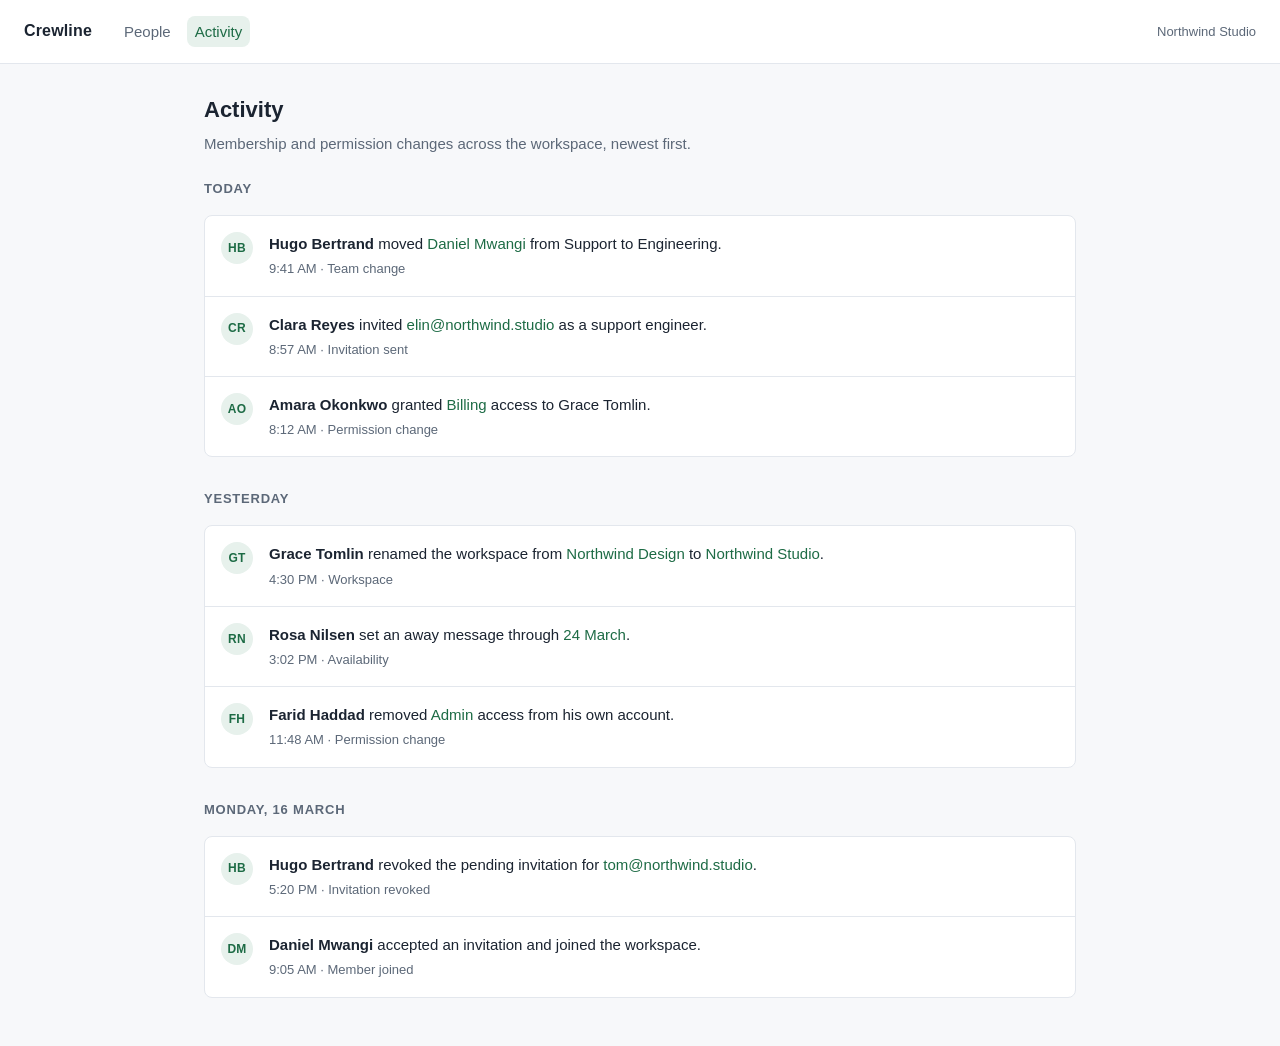
==== site/activity.html @ 58bed3e1 "Initial import" ====
<!doctype html>
<html lang="en">
<head>
  <meta charset="utf-8">
  <meta name="viewport" content="width=device-width, initial-scale=1">
  <title>Activity · Crewline</title>
  <link rel="stylesheet" href="styles.css">
</head>
<body>
  <header class="masthead">
    <a class="wordmark" href="index.html">Crewline</a>
    <nav aria-label="Primary">
      <a href="index.html">People</a>
      <a href="activity.html" aria-current="page">Activity</a>
    </nav>
    <span class="workspace">Northwind Studio</span>
  </header>
  <main>
    <h1>Activity</h1>
    <p class="page-meta">Membership and permission changes across the workspace, newest first.</p>

    <h2>Today</h2>
    <ol class="feed">
      <li>
        <span class="monogram" aria-hidden="true">HB</span>
        <div>
          <p class="feed-text">
            <span class="feed-actor">Hugo Bertrand</span> moved
            <em class="feed-target">Daniel Mwangi</em> from Support to Engineering.
          </p>
          <p class="feed-meta"><time datetime="2026-03-18T09:41">9:41 AM</time> · Team change</p>
        </div>
      </li>
      <li>
        <span class="monogram" aria-hidden="true">CR</span>
        <div>
          <p class="feed-text">
            <span class="feed-actor">Clara Reyes</span> invited
            <em class="feed-target">elin@northwind.studio</em> as a support engineer.
          </p>
          <p class="feed-meta"><time datetime="2026-03-18T08:57">8:57 AM</time> · Invitation sent</p>
        </div>
      </li>
      <li>
        <span class="monogram" aria-hidden="true">AO</span>
        <div>
          <p class="feed-text">
            <span class="feed-actor">Amara Okonkwo</span> granted
            <em class="feed-target">Billing</em> access to Grace Tomlin.
          </p>
          <p class="feed-meta"><time datetime="2026-03-18T08:12">8:12 AM</time> · Permission change</p>
        </div>
      </li>
    </ol>

    <h2>Yesterday</h2>
    <ol class="feed">
      <li>
        <span class="monogram" aria-hidden="true">GT</span>
        <div>
          <p class="feed-text">
            <span class="feed-actor">Grace Tomlin</span> renamed the workspace from
            <em class="feed-target">Northwind Design</em> to <em class="feed-target">Northwind Studio</em>.
          </p>
          <p class="feed-meta"><time datetime="2026-03-17T16:30">4:30 PM</time> · Workspace</p>
        </div>
      </li>
      <li>
        <span class="monogram" aria-hidden="true">RN</span>
        <div>
          <p class="feed-text">
            <span class="feed-actor">Rosa Nilsen</span> set an away message through
            <em class="feed-target">24 March</em>.
          </p>
          <p class="feed-meta"><time datetime="2026-03-17T15:02">3:02 PM</time> · Availability</p>
        </div>
      </li>
      <li>
        <span class="monogram" aria-hidden="true">FH</span>
        <div>
          <p class="feed-text">
            <span class="feed-actor">Farid Haddad</span> removed
            <em class="feed-target">Admin</em> access from his own account.
          </p>
          <p class="feed-meta"><time datetime="2026-03-17T11:48">11:48 AM</time> · Permission change</p>
        </div>
      </li>
    </ol>

    <h2>Monday, 16 March</h2>
    <ol class="feed">
      <li>
        <span class="monogram" aria-hidden="true">HB</span>
        <div>
          <p class="feed-text">
            <span class="feed-actor">Hugo Bertrand</span> revoked the pending invitation for
            <em class="feed-target">tom@northwind.studio</em>.
          </p>
          <p class="feed-meta"><time datetime="2026-03-16T17:20">5:20 PM</time> · Invitation revoked</p>
        </div>
      </li>
      <li>
        <span class="monogram" aria-hidden="true">DM</span>
        <div>
          <p class="feed-text">
            <span class="feed-actor">Daniel Mwangi</span> accepted an invitation and joined the workspace.
          </p>
          <p class="feed-meta"><time datetime="2026-03-16T09:05">9:05 AM</time> · Member joined</p>
        </div>
      </li>
    </ol>
  </main>
</body>
</html>
---- site/styles.css ----
/* Crewline — team workspace. Cool ground, slate ink, one forest accent, 8px scale. */
:root {
  --ground: #f7f8fa;
  --surface: #ffffff;
  --ink: #1b2431;
  --ink-soft: #5c6878;
  --line: #e3e7ed;
  --accent: #1d6b45;
  --accent-ink: #ffffff;
  --accent-soft: #e7f1ec;
  --notice: #8a5a12;
  --notice-soft: #f7efdd;
  --danger: #9c3025;
  --radius: 8px;
  --space-xs: 4px;
  --space-sm: 8px;
  --space-md: 16px;
  --space-lg: 24px;
  --space-xl: 32px;
  --space-2xl: 48px;
}

* { box-sizing: border-box; }

body {
  margin: 0;
  background: var(--ground);
  color: var(--ink);
  font: 15px/1.55 -apple-system, BlinkMacSystemFont, "Segoe UI", Roboto, Helvetica, Arial, sans-serif;
}

a { color: var(--accent); }

/* --- Chrome ------------------------------------------------------------- */

.masthead {
  display: flex;
  align-items: center;
  gap: var(--space-lg);
  padding: var(--space-md) var(--space-lg);
  background: var(--surface);
  border-bottom: 1px solid var(--line);
}

.wordmark {
  font-weight: 700;
  font-size: 16px;
  letter-spacing: 0.01em;
  color: var(--ink);
  text-decoration: none;
}

.masthead nav {
  display: flex;
  gap: var(--space-sm);
}

.masthead nav a {
  color: var(--ink-soft);
  text-decoration: none;
  padding: var(--space-xs) var(--space-sm);
  border-radius: var(--radius);
}

.masthead nav a:hover { color: var(--ink); }

.masthead nav a[aria-current="page"] {
  color: var(--accent);
  background: var(--accent-soft);
}

.workspace {
  margin-left: auto;
  color: var(--ink-soft);
  font-size: 13px;
}

main {
  max-width: 920px;
  margin: 0 auto;
  padding: var(--space-xl) var(--space-lg) var(--space-2xl);
}

h1 {
  font-size: 22px;
  line-height: 1.25;
  margin: 0 0 var(--space-sm);
}

h2 {
  font-size: 13px;
  font-weight: 600;
  letter-spacing: 0.06em;
  text-transform: uppercase;
  color: var(--ink-soft);
  margin: var(--space-xl) 0 var(--space-md);
}

h2:first-of-type { margin-top: var(--space-lg); }

.page-meta {
  color: var(--ink-soft);
  margin: 0 0 var(--space-lg);
}

/* --- Controls ----------------------------------------------------------- */

.controls {
  display: flex;
  align-items: center;
  gap: var(--space-md);
  margin: 0 0 var(--space-md);
}

.controls .spacer { flex: 1; }

.control-label {
  display: flex;
  align-items: center;
  gap: var(--space-sm);
  color: var(--ink-soft);
  font-size: 14px;
}

select {
  font: inherit;
  color: var(--ink);
  background: var(--surface);
  padding: var(--space-xs) var(--space-lg) var(--space-xs) var(--space-sm);
  border: 1px solid var(--line);
  border-radius: var(--radius);
}

.btn {
  font: inherit;
  padding: var(--space-sm) var(--space-md);
  border: 1px solid var(--line);
  border-radius: var(--radius);
  background: var(--surface);
  color: var(--ink);
  cursor: pointer;
}

.btn:hover { border-color: var(--ink-soft); }

.btn-primary {
  background: var(--accent);
  border-color: var(--accent);
  color: var(--accent-ink);
}

.btn-primary:hover { background: #175836; border-color: #175836; }

:is(a, .btn, select, input, button):focus-visible {
  outline: 2px solid var(--accent);
  outline-offset: 2px;
}

/* --- People table ------------------------------------------------------- */

table {
  width: 100%;
  border-collapse: collapse;
  background: var(--surface);
  border: 1px solid var(--line);
  border-radius: var(--radius);
  overflow: hidden;
}

caption {
  caption-side: bottom;
  text-align: left;
  color: var(--ink-soft);
  font-size: 13px;
  padding: var(--space-sm) 0 0;
}

th, td {
  text-align: left;
  padding: var(--space-sm) var(--space-md);
  border-top: 1px solid var(--line);
  vertical-align: middle;
}

thead th {
  border-top: 0;
  font-size: 13px;
  font-weight: 600;
  color: var(--ink-soft);
}

.person {
  display: flex;
  align-items: center;
  gap: var(--space-sm);
}

.person-name { font-weight: 600; }
.person-email { color: var(--ink-soft); font-size: 13px; }

.monogram {
  flex: none;
  width: 32px;
  height: 32px;
  border-radius: 999px;
  display: grid;
  place-items: center;
  background: var(--accent-soft);
  color: var(--accent);
  font-size: 12px;
  font-weight: 600;
  letter-spacing: 0.02em;
}

.status {
  display: inline-block;
  padding: 0 var(--space-sm);
  border-radius: 999px;
  font-size: 13px;
  border: 1px solid var(--line);
  color: var(--ink-soft);
}

.status-active {
  background: var(--accent-soft);
  border-color: transparent;
  color: var(--accent);
}

.status-invited {
  background: var(--notice-soft);
  border-color: transparent;
  color: var(--notice);
}

/* --- Activity feed ------------------------------------------------------ */

.feed {
  list-style: none;
  margin: 0;
  padding: 0;
  background: var(--surface);
  border: 1px solid var(--line);
  border-radius: var(--radius);
}

.feed li {
  display: flex;
  gap: var(--space-md);
  padding: var(--space-md);
  border-top: 1px solid var(--line);
}

.feed li:first-child { border-top: 0; }

.feed-text { margin: 0; }
.feed-actor { font-weight: 600; }

.feed-target {
  font-style: normal;
  color: var(--accent);
}

.feed-meta {
  margin: var(--space-xs) 0 0;
  color: var(--ink-soft);
  font-size: 13px;
}

@media (max-width: 640px) {
  main { padding: var(--space-lg) var(--space-md) var(--space-xl); }
  .controls { flex-wrap: wrap; }
  .col-team, .col-last { display: none; }
}

/* --- Invite modal ------------------------------------------------------- */

.modal {
  width: 100%;
  max-width: 440px;
  padding: 0;
  background: var(--surface);
  color: var(--ink);
  border: 1px solid var(--line);
  border-radius: var(--radius);
  box-shadow: 0 8px 24px rgba(27, 36, 49, 0.18);
}

.modal::backdrop {
  background: rgba(27, 36, 49, 0.45);
}

.modal-head {
  display: flex;
  align-items: center;
  justify-content: space-between;
  gap: var(--space-sm);
  padding: var(--space-sm) var(--space-sm) var(--space-sm) var(--space-md);
  border-bottom: 1px solid var(--line);
}

.modal-title {
  margin: 0;
  font-size: 17px;
  line-height: 32px;
  font-weight: 600;
  letter-spacing: 0;
  text-transform: none;
  color: var(--ink);
}

.modal-close {
  font: inherit;
  font-size: 20px;
  line-height: 1;
  width: 32px;
  height: 32px;
  display: inline-flex;
  align-items: center;
  justify-content: center;
  padding: 0;
  border: 0;
  border-radius: var(--radius);
  background: none;
  color: var(--ink-soft);
  cursor: pointer;
}

.modal-close:hover { color: var(--ink); background: var(--surface-muted, #f1f3f5); }

.modal-body {
  display: flex;
  flex-direction: column;
  gap: 22px;
  padding: 22px var(--space-md);
  margin: 0;
}

.field {
  display: flex;
  flex-direction: column;
  gap: 5px;
}

.field-label {
  font-size: 13px;
  font-weight: 600;
  color: var(--ink-soft);
}

.field-input {
  font: inherit;
  color: var(--ink);
  background: var(--surface);
  padding: var(--space-sm);
  border: 1px solid var(--line);
  border-radius: var(--radius);
}

.field-error {
  margin: 0;
  color: var(--danger);
  font-size: 13px;
}

.permissions {
  margin: 0;
  padding: 0;
  border: 0;
}

.permissions .field-label {
  padding: 0;
  margin: 0 0 var(--space-xs);
}

.permission {
  display: flex;
  align-items: center;
  gap: var(--space-sm);
  padding: var(--space-xs) 0;
}

.modal-foot {
  display: flex;
  justify-content: flex-end;
  gap: var(--space-sm);
  padding: 13px var(--space-md);
  border-top: 1px solid var(--line);
}

.modal-submit {
  background: #3b82f6;
  border-color: #3b82f6;
  color: #ffffff;
}

.modal-submit:hover {
  background: #2f6fd8;
  border-color: #2f6fd8;
}
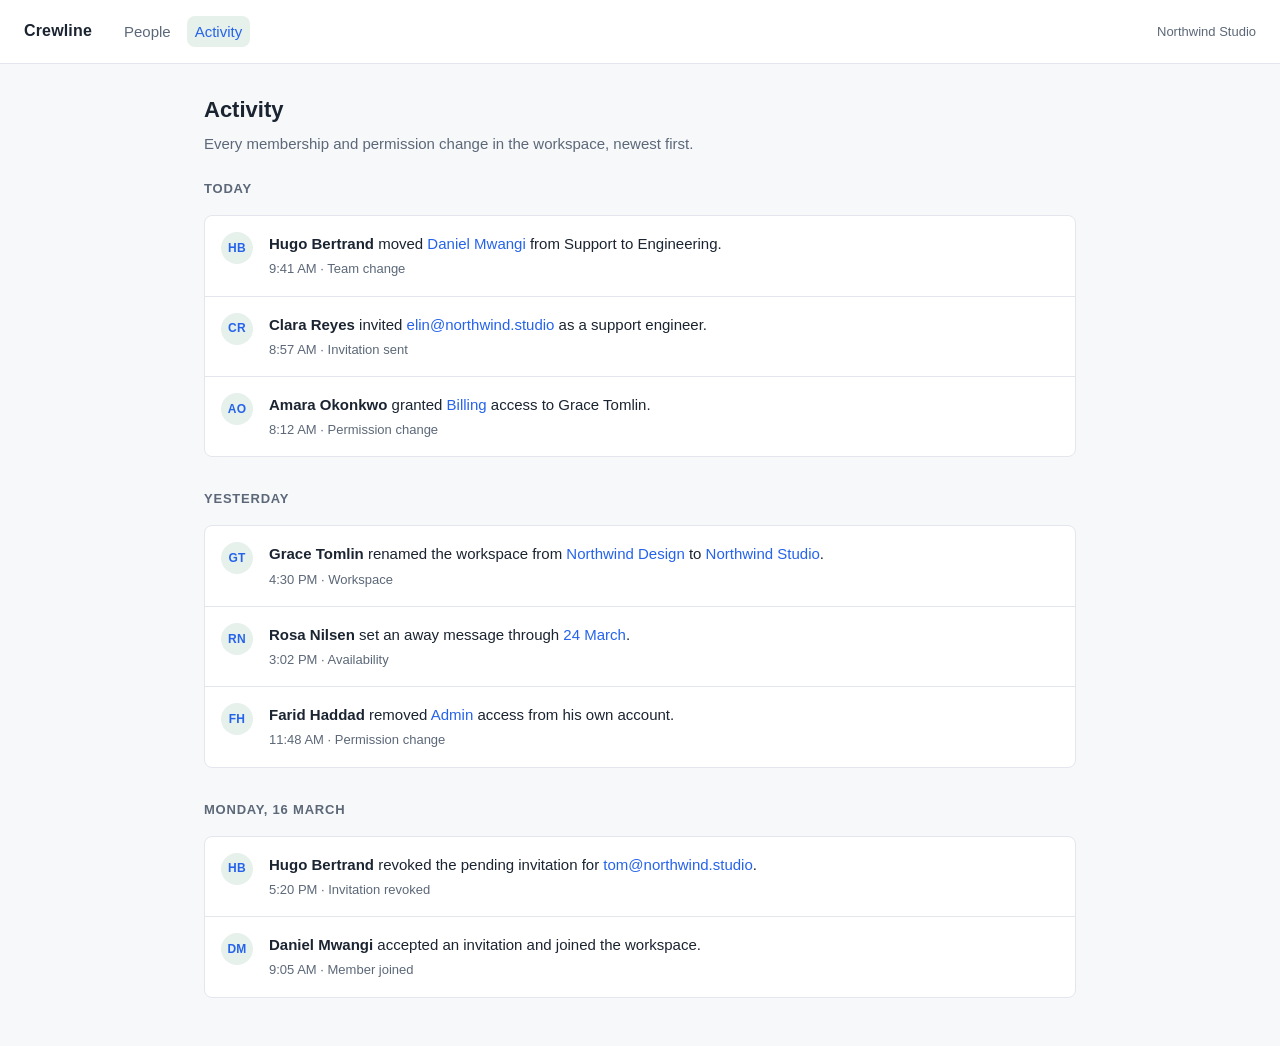
==== commit bbcded3d: "Reword the Activity page intro" ====
--- a/site/activity.html
+++ b/site/activity.html
@@ -17,7 +17,7 @@
   </header>
   <main>
     <h1>Activity</h1>
-    <p class="page-meta">Membership and permission changes across the workspace, newest first.</p>
+    <p class="page-meta">Every membership and permission change in the workspace, newest first.</p>
 
     <h2>Today</h2>
     <ol class="feed">
--- a/site/styles.css
+++ b/site/styles.css
@@ -5,7 +5,7 @@
   --ink: #1b2431;
   --ink-soft: #5c6878;
   --line: #e3e7ed;
-  --accent: #1d6b45;
+  --accent: #2563eb;
   --accent-ink: #ffffff;
   --accent-soft: #e7f1ec;
   --notice: #8a5a12;
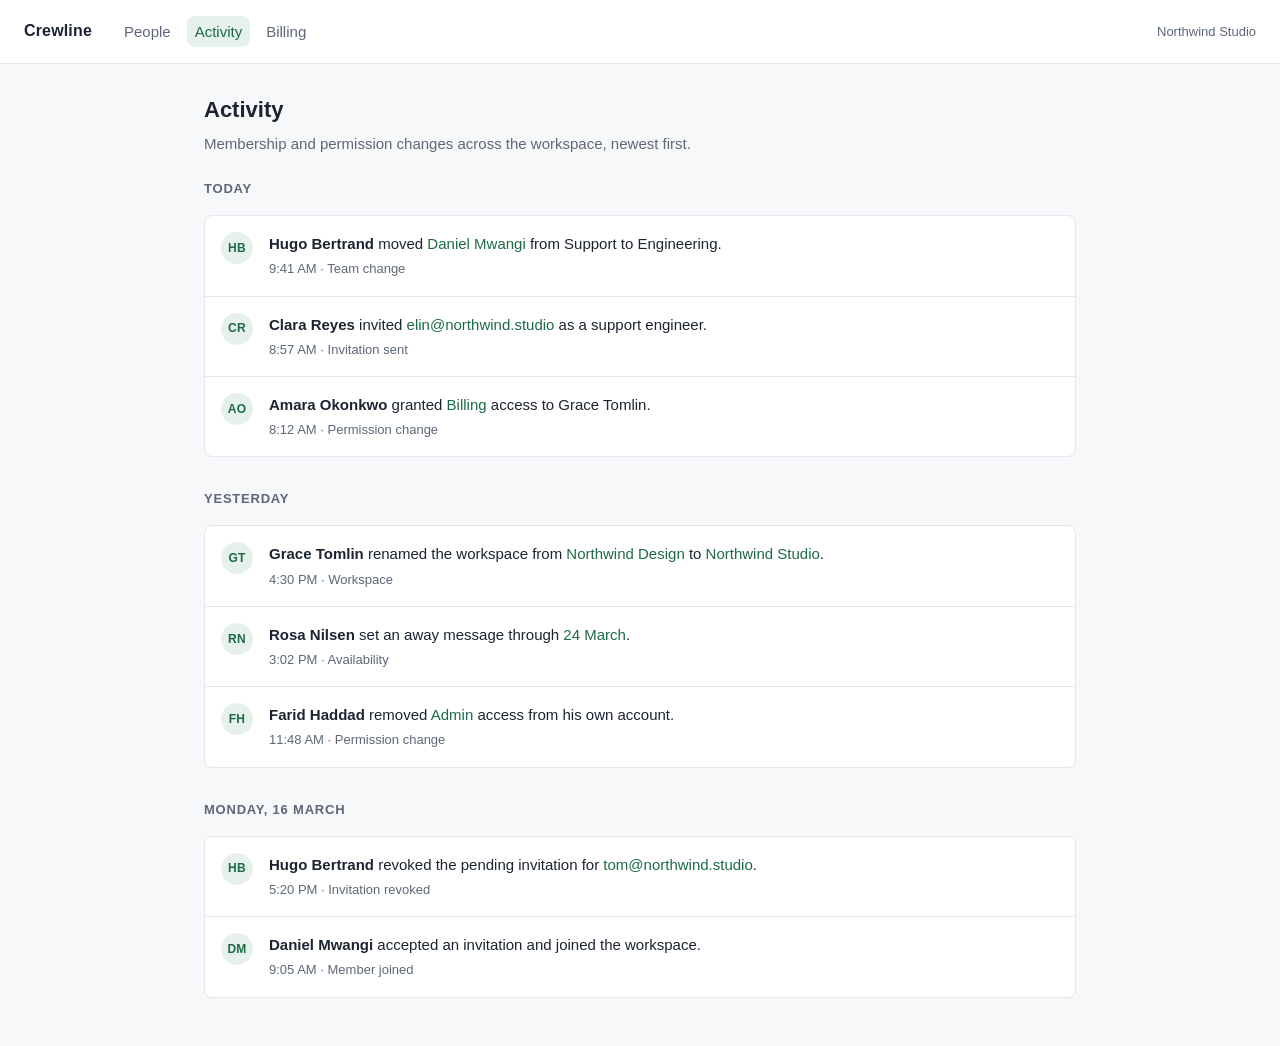
==== commit d63847c2: "Link Billing from the main nav" ====
--- a/site/activity.html
+++ b/site/activity.html
@@ -12,12 +12,13 @@
     <nav aria-label="Primary">
       <a href="index.html">People</a>
       <a href="activity.html" aria-current="page">Activity</a>
+      <a href="billing.html">Billing</a>
     </nav>
     <span class="workspace">Northwind Studio</span>
   </header>
   <main>
     <h1>Activity</h1>
-    <p class="page-meta">Every membership and permission change in the workspace, newest first.</p>
+    <p class="page-meta">Membership and permission changes across the workspace, newest first.</p>
 
     <h2>Today</h2>
     <ol class="feed">
--- a/site/styles.css
+++ b/site/styles.css
@@ -5,7 +5,7 @@
   --ink: #1b2431;
   --ink-soft: #5c6878;
   --line: #e3e7ed;
-  --accent: #2563eb;
+  --accent: #1d6b45;
   --accent-ink: #ffffff;
   --accent-soft: #e7f1ec;
   --notice: #8a5a12;
@@ -399,3 +399,51 @@
   background: #2f6fd8;
   border-color: #2f6fd8;
 }
+
+/* --- Billing ------------------------------------------------------------ */
+
+.plan-card {
+  background: var(--surface);
+  border: 1px solid var(--line);
+  border-radius: var(--radius);
+  padding: var(--space-lg);
+  max-width: 560px;
+}
+
+.plan-card h2 { margin: 0 0 var(--space-xs); }
+
+.plan-head {
+  display: flex;
+  justify-content: space-between;
+  align-items: flex-start;
+  gap: var(--space-md);
+}
+
+.plan-name {
+  font-size: 18px;
+  font-weight: 600;
+  margin: 0;
+}
+
+.plan-notice {
+  background: var(--notice-soft);
+  color: var(--notice);
+  border-radius: var(--radius);
+  padding: var(--space-sm) var(--space-md);
+  margin: var(--space-md) 0;
+}
+
+.plan-notice[hidden] { display: none; }
+
+.plan-facts {
+  display: grid;
+  gap: var(--space-sm);
+  margin: var(--space-md) 0;
+}
+
+.plan-facts div { display: flex; justify-content: space-between; gap: var(--space-md); }
+.plan-facts dt { color: var(--ink-soft); }
+.plan-facts dd { margin: 0; }
+
+.plan-actions { margin-top: var(--space-md); }
+.plan-actions .btn { display: inline-block; text-decoration: none; }
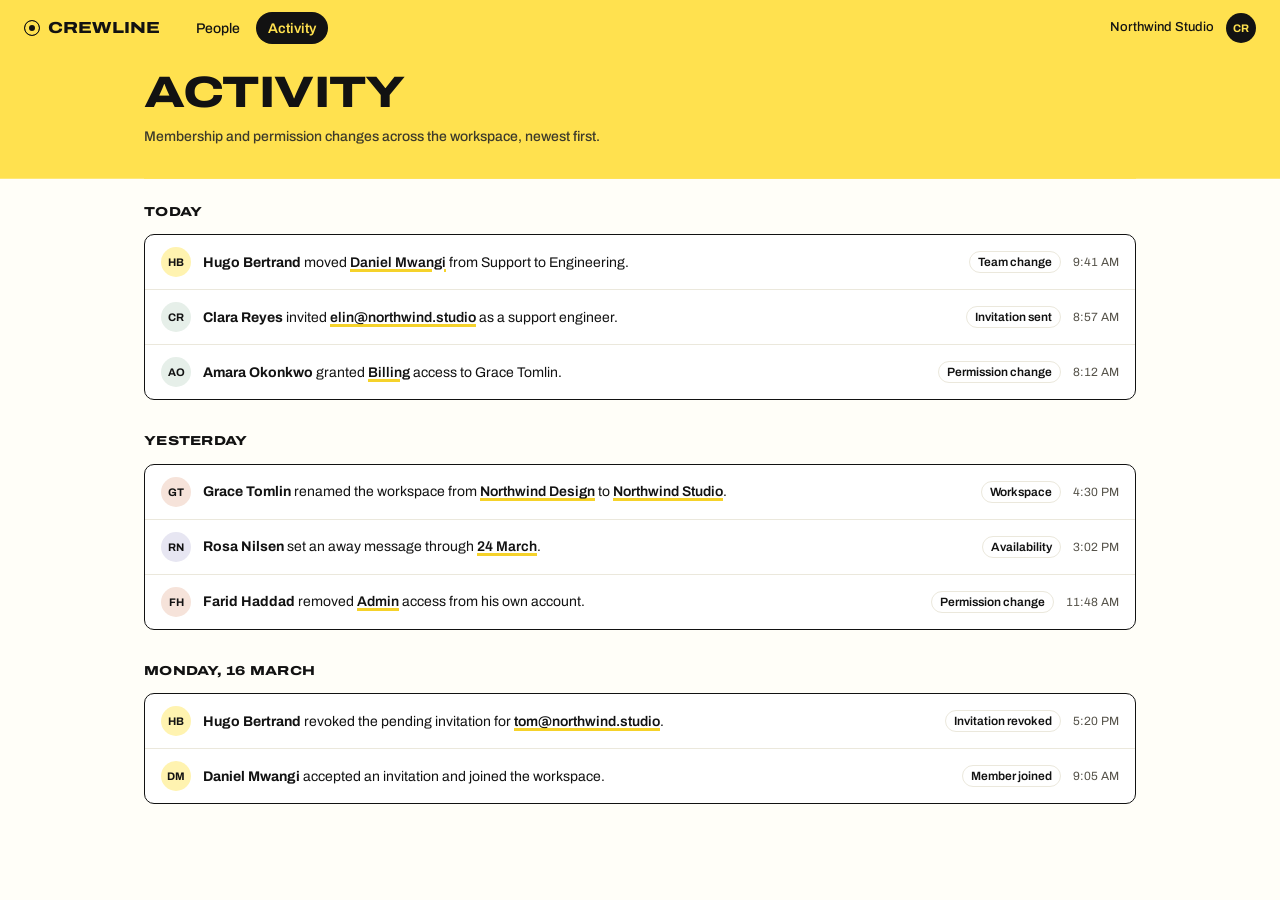
==== commit d0a1a2c9: "Crewline in its Field colours The yellow field holds the masthead and the page name; the work sits o" ====
--- a/site/activity.html
+++ b/site/activity.html
@@ -4,112 +4,82 @@
   <meta charset="utf-8">
   <meta name="viewport" content="width=device-width, initial-scale=1">
   <title>Activity · Crewline</title>
+  <link rel="preconnect" href="https://fonts.googleapis.com">
+  <link rel="preconnect" href="https://fonts.gstatic.com" crossorigin>
+  <link rel="stylesheet" href="https://fonts.googleapis.com/css2?family=Archivo:wdth,wght@62..125,400..800&display=swap">
   <link rel="stylesheet" href="styles.css">
 </head>
 <body>
   <header class="masthead">
-    <a class="wordmark" href="index.html">Crewline</a>
-    <nav aria-label="Primary">
+    <a class="wordmark" href="index.html"><span class="wordmark-glyph" aria-hidden="true"></span>Crewline</a>
+    <nav class="nav" aria-label="Primary">
       <a href="index.html">People</a>
       <a href="activity.html" aria-current="page">Activity</a>
-      <a href="billing.html">Billing</a>
     </nav>
-    <span class="workspace">Northwind Studio</span>
+    <span class="workspace"><span class="workspace-name">Northwind Studio</span><span class="avatar me" role="img" aria-label="Signed in as Clara Reyes">CR</span></span>
   </header>
   <main>
-    <h1>Activity</h1>
-    <p class="page-meta">Membership and permission changes across the workspace, newest first.</p>
-
-    <h2>Today</h2>
-    <ol class="feed">
-      <li>
-        <span class="monogram" aria-hidden="true">HB</span>
-        <div>
-          <p class="feed-text">
-            <span class="feed-actor">Hugo Bertrand</span> moved
-            <em class="feed-target">Daniel Mwangi</em> from Support to Engineering.
-          </p>
-          <p class="feed-meta"><time datetime="2026-03-18T09:41">9:41 AM</time> · Team change</p>
-        </div>
-      </li>
-      <li>
-        <span class="monogram" aria-hidden="true">CR</span>
-        <div>
-          <p class="feed-text">
-            <span class="feed-actor">Clara Reyes</span> invited
-            <em class="feed-target">elin@northwind.studio</em> as a support engineer.
-          </p>
-          <p class="feed-meta"><time datetime="2026-03-18T08:57">8:57 AM</time> · Invitation sent</p>
-        </div>
-      </li>
-      <li>
-        <span class="monogram" aria-hidden="true">AO</span>
-        <div>
-          <p class="feed-text">
-            <span class="feed-actor">Amara Okonkwo</span> granted
-            <em class="feed-target">Billing</em> access to Grace Tomlin.
-          </p>
-          <p class="feed-meta"><time datetime="2026-03-18T08:12">8:12 AM</time> · Permission change</p>
-        </div>
-      </li>
-    </ol>
-
-    <h2>Yesterday</h2>
-    <ol class="feed">
-      <li>
-        <span class="monogram" aria-hidden="true">GT</span>
-        <div>
-          <p class="feed-text">
-            <span class="feed-actor">Grace Tomlin</span> renamed the workspace from
-            <em class="feed-target">Northwind Design</em> to <em class="feed-target">Northwind Studio</em>.
-          </p>
-          <p class="feed-meta"><time datetime="2026-03-17T16:30">4:30 PM</time> · Workspace</p>
-        </div>
-      </li>
-      <li>
-        <span class="monogram" aria-hidden="true">RN</span>
-        <div>
-          <p class="feed-text">
-            <span class="feed-actor">Rosa Nilsen</span> set an away message through
-            <em class="feed-target">24 March</em>.
-          </p>
-          <p class="feed-meta"><time datetime="2026-03-17T15:02">3:02 PM</time> · Availability</p>
-        </div>
-      </li>
-      <li>
-        <span class="monogram" aria-hidden="true">FH</span>
-        <div>
-          <p class="feed-text">
-            <span class="feed-actor">Farid Haddad</span> removed
-            <em class="feed-target">Admin</em> access from his own account.
-          </p>
-          <p class="feed-meta"><time datetime="2026-03-17T11:48">11:48 AM</time> · Permission change</p>
-        </div>
-      </li>
-    </ol>
-
-    <h2>Monday, 16 March</h2>
-    <ol class="feed">
-      <li>
-        <span class="monogram" aria-hidden="true">HB</span>
-        <div>
-          <p class="feed-text">
-            <span class="feed-actor">Hugo Bertrand</span> revoked the pending invitation for
-            <em class="feed-target">tom@northwind.studio</em>.
-          </p>
-          <p class="feed-meta"><time datetime="2026-03-16T17:20">5:20 PM</time> · Invitation revoked</p>
-        </div>
-      </li>
-      <li>
-        <span class="monogram" aria-hidden="true">DM</span>
-        <div>
-          <p class="feed-text">
-            <span class="feed-actor">Daniel Mwangi</span> accepted an invitation and joined the workspace.
-          </p>
-          <p class="feed-meta"><time datetime="2026-03-16T09:05">9:05 AM</time> · Member joined</p>
-        </div>
-      </li>
-    </ol>
+    <div class="page-head">
+      <div>
+        <h1>Activity</h1>
+        <p class="lede">Membership and permission changes across the workspace, newest first.</p>
+      </div>
+    </div>
+    <section class="day">
+      <h2 class="day-title">Today</h2>
+      <ol class="feed">
+        <li>
+          <span class="avatar" data-tone="0" aria-hidden="true">HB</span>
+          <p class="feed-text"><span class="feed-actor">Hugo Bertrand</span> moved <em class="feed-target">Daniel Mwangi</em> from Support to Engineering.</p>
+          <p class="feed-meta"><span class="feed-tag">Team change</span><time datetime="2026-03-18T09:41">9:41 AM</time></p>
+        </li>
+        <li>
+          <span class="avatar" data-tone="1" aria-hidden="true">CR</span>
+          <p class="feed-text"><span class="feed-actor">Clara Reyes</span> invited <em class="feed-target">elin@northwind.studio</em> as a support engineer.</p>
+          <p class="feed-meta"><span class="feed-tag">Invitation sent</span><time datetime="2026-03-18T08:57">8:57 AM</time></p>
+        </li>
+        <li>
+          <span class="avatar" data-tone="1" aria-hidden="true">AO</span>
+          <p class="feed-text"><span class="feed-actor">Amara Okonkwo</span> granted <em class="feed-target">Billing</em> access to Grace Tomlin.</p>
+          <p class="feed-meta"><span class="feed-tag">Permission change</span><time datetime="2026-03-18T08:12">8:12 AM</time></p>
+        </li>
+      </ol>
+    </section>
+    <section class="day">
+      <h2 class="day-title">Yesterday</h2>
+      <ol class="feed">
+        <li>
+          <span class="avatar" data-tone="2" aria-hidden="true">GT</span>
+          <p class="feed-text"><span class="feed-actor">Grace Tomlin</span> renamed the workspace from <em class="feed-target">Northwind Design</em> to <em class="feed-target">Northwind Studio</em>.</p>
+          <p class="feed-meta"><span class="feed-tag">Workspace</span><time datetime="2026-03-17T16:30">4:30 PM</time></p>
+        </li>
+        <li>
+          <span class="avatar" data-tone="3" aria-hidden="true">RN</span>
+          <p class="feed-text"><span class="feed-actor">Rosa Nilsen</span> set an away message through <em class="feed-target">24 March</em>.</p>
+          <p class="feed-meta"><span class="feed-tag">Availability</span><time datetime="2026-03-17T15:02">3:02 PM</time></p>
+        </li>
+        <li>
+          <span class="avatar" data-tone="2" aria-hidden="true">FH</span>
+          <p class="feed-text"><span class="feed-actor">Farid Haddad</span> removed <em class="feed-target">Admin</em> access from his own account.</p>
+          <p class="feed-meta"><span class="feed-tag">Permission change</span><time datetime="2026-03-17T11:48">11:48 AM</time></p>
+        </li>
+      </ol>
+    </section>
+    <section class="day">
+      <h2 class="day-title">Monday, 16 March</h2>
+      <ol class="feed">
+        <li>
+          <span class="avatar" data-tone="0" aria-hidden="true">HB</span>
+          <p class="feed-text"><span class="feed-actor">Hugo Bertrand</span> revoked the pending invitation for <em class="feed-target">tom@northwind.studio</em>.</p>
+          <p class="feed-meta"><span class="feed-tag">Invitation revoked</span><time datetime="2026-03-16T17:20">5:20 PM</time></p>
+        </li>
+        <li>
+          <span class="avatar" data-tone="0" aria-hidden="true">DM</span>
+          <p class="feed-text"><span class="feed-actor">Daniel Mwangi</span> accepted an invitation and joined the workspace.</p>
+          <p class="feed-meta"><span class="feed-tag">Member joined</span><time datetime="2026-03-16T09:05">9:05 AM</time></p>
+        </li>
+      </ol>
+    </section>
   </main>
 </body>
 </html>
--- a/site/styles.css
+++ b/site/styles.css
@@ -1,449 +1,534 @@
-/* Crewline — team workspace. Cool ground, slate ink, one forest accent, 8px scale. */
+/*
+ * Crewline · Field
+ *
+ * Yellow is not the accent here, it is the place. Every page opens on a
+ * yellow field that holds the masthead and the page's name, set wide and
+ * heavy like a sign on a site hoarding; the work below sits on white. Because
+ * the yellow is the ground, actions are ink: a black pill with the yellow
+ * written on it (13.9:1), so the primary action carries the brand without a
+ * second colour.
+ *
+ * Shape: pills for anything you press, 10px panels, 1.5px ink rules where a
+ * thing must be held. Space moves in fours: 4 8 12 16 24 32 48. Archivo,
+ * stretched to 125 for titles and kept at 100 for the work.
+ */
 :root {
-  --ground: #f7f8fa;
+  --field: #ffe14f;
+  --field-deep: #f5d22a;
+  --ground: #fffef8;
   --surface: #ffffff;
-  --ink: #1b2431;
-  --ink-soft: #5c6878;
-  --line: #e3e7ed;
-  --accent: #1d6b45;
-  --accent-ink: #ffffff;
-  --accent-soft: #e7f1ec;
-  --notice: #8a5a12;
-  --notice-soft: #f7efdd;
-  --danger: #9c3025;
-  --radius: 8px;
-  --space-xs: 4px;
-  --space-sm: 8px;
-  --space-md: 16px;
-  --space-lg: 24px;
-  --space-xl: 32px;
-  --space-2xl: 48px;
+  --ink: #121212;
+  --ink-2: #555249;
+  --ink-3: #94907f;
+  --line: #ebe8dc;
+  --on-ink: #ffe14f;
+  --danger: #b42318;
+
+  --tone-0: #fff3b0;
+  --tone-1: #e6efe9;
+  --tone-2: #f6e3da;
+  --tone-3: #e7e6f2;
+
+  --r-control: 999px;
+  --r-input: 8px;
+  --r-panel: 10px;
+  --s-1: 4px;
+  --s-2: 8px;
+  --s-3: 12px;
+  --s-4: 16px;
+  --s-5: 24px;
+  --s-6: 32px;
+  --s-7: 48px;
+  --control-h: 38px;
+  --font: "Archivo", "Helvetica Neue", Arial, sans-serif;
+
+  color-scheme: light;
+  accent-color: var(--ink);
 }
 
 * { box-sizing: border-box; }
 
+html { background: var(--ground); }
+
 body {
   margin: 0;
-  background: var(--ground);
-  color: var(--ink);
-  font: 15px/1.55 -apple-system, BlinkMacSystemFont, "Segoe UI", Roboto, Helvetica, Arial, sans-serif;
-}
-
-a { color: var(--accent); }
-
-/* --- Chrome ------------------------------------------------------------- */
+  color: var(--ink);
+  font: 400 14px/1.5 var(--font);
+  font-variation-settings: "wdth" 100;
+  -webkit-font-smoothing: antialiased;
+}
+
+::selection { background: var(--field); color: var(--ink); }
+:focus-visible { outline: 2px solid var(--ink); outline-offset: 2px; }
+a { color: inherit; }
+.muted { color: var(--ink-2); }
+.vh { position: absolute; width: 1px; height: 1px; overflow: hidden; clip: rect(0 0 0 0); white-space: nowrap; }
+
+/* --- The field: masthead and page head share one yellow ground ---------- */
 
 .masthead {
   display: flex;
   align-items: center;
-  gap: var(--space-lg);
-  padding: var(--space-md) var(--space-lg);
-  background: var(--surface);
-  border-bottom: 1px solid var(--line);
+  gap: var(--s-5);
+  height: 56px;
+  padding: 0 var(--s-5);
+  background: var(--field);
 }
 
 .wordmark {
-  font-weight: 700;
+  display: flex;
+  align-items: center;
+  gap: var(--s-2);
+  color: var(--ink);
+  text-decoration: none;
+  font-weight: 800;
   font-size: 16px;
+  font-variation-settings: "wdth" 125;
   letter-spacing: 0.01em;
+  text-transform: uppercase;
+}
+
+.wordmark-glyph {
+  width: 16px;
+  height: 16px;
+  border: 1.5px solid var(--ink);
+  border-radius: 50%;
+  background: var(--ink);
+  box-shadow: inset 0 0 0 4px var(--field);
+}
+
+.nav { display: flex; gap: var(--s-1); }
+
+.nav a {
+  display: flex;
+  align-items: center;
+  height: 32px;
+  padding: 0 var(--s-3);
+  border-radius: var(--r-control);
   color: var(--ink);
   text-decoration: none;
-}
-
-.masthead nav {
-  display: flex;
-  gap: var(--space-sm);
-}
-
-.masthead nav a {
-  color: var(--ink-soft);
-  text-decoration: none;
-  padding: var(--space-xs) var(--space-sm);
-  border-radius: var(--radius);
-}
-
-.masthead nav a:hover { color: var(--ink); }
-
-.masthead nav a[aria-current="page"] {
-  color: var(--accent);
-  background: var(--accent-soft);
-}
+  font-weight: 500;
+}
+
+.nav a:hover { background: var(--field-deep); }
+.nav a[aria-current="page"] { background: var(--ink); color: var(--on-ink); font-weight: 600; }
 
 .workspace {
   margin-left: auto;
-  color: var(--ink-soft);
+  display: flex;
+  align-items: center;
+  gap: var(--s-3);
   font-size: 13px;
+  font-weight: 500;
 }
 
 main {
-  max-width: 920px;
+  max-width: 1040px;
   margin: 0 auto;
-  padding: var(--space-xl) var(--space-lg) var(--space-2xl);
+  padding: 0 var(--s-5) var(--s-7);
+}
+
+.page-head {
+  display: flex;
+  align-items: flex-end;
+  justify-content: space-between;
+  gap: var(--s-4);
+  padding: var(--s-4) 0 var(--s-6);
+  margin-bottom: var(--s-5);
+  background: var(--field);
+  box-shadow: 0 0 0 100vmax var(--field);
+  clip-path: inset(0 -100vmax);
 }
 
 h1 {
-  font-size: 22px;
-  line-height: 1.25;
-  margin: 0 0 var(--space-sm);
-}
-
-h2 {
+  margin: 0;
+  font-size: 44px;
+  line-height: 0.95;
+  font-weight: 800;
+  font-variation-settings: "wdth" 125;
+  letter-spacing: -0.01em;
+  text-transform: uppercase;
+}
+
+.lede { margin: var(--s-3) 0 0; color: #3d3a2a; font-weight: 500; }
+
+/* --- People, as a face before a name ------------------------------------ */
+
+.avatar {
+  flex: none;
+  display: grid;
+  place-items: center;
+  width: 30px;
+  height: 30px;
+  border-radius: 50%;
+  background: var(--tone-0);
+  color: var(--ink);
+  font-size: 11px;
+  font-weight: 700;
+}
+
+.avatar[data-tone="1"] { background: var(--tone-1); }
+.avatar[data-tone="2"] { background: var(--tone-2); }
+.avatar[data-tone="3"] { background: var(--tone-3); }
+.avatar.me { background: var(--ink); color: var(--on-ink); }
+
+/* --- Controls ----------------------------------------------------------- */
+
+.btn {
+  font: inherit;
+  font-weight: 600;
+  display: inline-flex;
+  align-items: center;
+  justify-content: center;
+  gap: var(--s-2);
+  height: var(--control-h);
+  padding: 0 var(--s-5);
+  border: 1.5px solid var(--ink);
+  border-radius: var(--r-control);
+  background: transparent;
+  color: var(--ink);
+  cursor: pointer;
+}
+
+.btn:hover { background: rgb(18 18 18 / 0.05); }
+.btn-primary { background: var(--ink); color: var(--on-ink); }
+.btn-primary:hover { background: #2a2a2a; }
+
+.btn-small {
+  height: 28px;
+  padding: 0 var(--s-3);
+  border-color: var(--line);
   font-size: 13px;
-  font-weight: 600;
-  letter-spacing: 0.06em;
-  text-transform: uppercase;
-  color: var(--ink-soft);
-  margin: var(--space-xl) 0 var(--space-md);
-}
-
-h2:first-of-type { margin-top: var(--space-lg); }
-
-.page-meta {
-  color: var(--ink-soft);
-  margin: 0 0 var(--space-lg);
-}
-
-/* --- Controls ----------------------------------------------------------- */
-
-.controls {
-  display: flex;
-  align-items: center;
-  gap: var(--space-md);
-  margin: 0 0 var(--space-md);
-}
-
-.controls .spacer { flex: 1; }
-
-.control-label {
-  display: flex;
-  align-items: center;
-  gap: var(--space-sm);
-  color: var(--ink-soft);
-  font-size: 14px;
-}
+}
+
+.btn-small:hover { border-color: var(--ink); background: var(--surface); }
+
+.icon-btn {
+  display: inline-grid;
+  place-items: center;
+  width: 32px;
+  height: 32px;
+  padding: 0;
+  border: 0;
+  border-radius: 50%;
+  background: none;
+  color: var(--ink-2);
+  cursor: pointer;
+}
+
+.icon-btn:hover { background: var(--ground); color: var(--ink); }
+
+.toolbar {
+  display: flex;
+  align-items: center;
+  flex-wrap: wrap;
+  gap: var(--s-3);
+  margin-bottom: var(--s-4);
+}
+
+.filter { display: flex; align-items: center; gap: var(--s-2); }
+.filter-label { font-size: 13px; font-weight: 600; }
+
+.select { position: relative; display: inline-flex; }
 
 select {
   font: inherit;
-  color: var(--ink);
-  background: var(--surface);
-  padding: var(--space-xs) var(--space-lg) var(--space-xs) var(--space-sm);
-  border: 1px solid var(--line);
-  border-radius: var(--radius);
-}
-
-.btn {
+  appearance: none;
+  width: 100%;
+  height: var(--control-h);
+  padding: 0 34px 0 var(--s-3);
+  border: 1.5px solid var(--line);
+  border-radius: var(--r-input);
+  background: var(--surface);
+  color: var(--ink);
+}
+
+select:hover { border-color: var(--ink-3); }
+.select svg { position: absolute; top: 50%; right: 10px; translate: 0 -50%; pointer-events: none; }
+
+.seg { display: inline-flex; gap: var(--s-1); margin-left: auto; }
+
+.seg button {
   font: inherit;
-  padding: var(--space-sm) var(--space-md);
-  border: 1px solid var(--line);
-  border-radius: var(--radius);
-  background: var(--surface);
-  color: var(--ink);
+  font-weight: 600;
+  display: inline-flex;
+  align-items: center;
+  gap: var(--s-2);
+  height: 32px;
+  padding: 0 var(--s-3);
+  border: 1.5px solid var(--line);
+  border-radius: var(--r-control);
+  background: var(--surface);
+  color: var(--ink-2);
   cursor: pointer;
 }
 
-.btn:hover { border-color: var(--ink-soft); }
-
-.btn-primary {
-  background: var(--accent);
-  border-color: var(--accent);
-  color: var(--accent-ink);
-}
-
-.btn-primary:hover { background: #175836; border-color: #175836; }
-
-:is(a, .btn, select, input, button):focus-visible {
-  outline: 2px solid var(--accent);
-  outline-offset: 2px;
-}
+.seg button[aria-pressed="true"] { border-color: var(--ink); background: var(--field); color: var(--ink); }
+.count { font-variant-numeric: tabular-nums; }
 
 /* --- People table ------------------------------------------------------- */
 
-table {
-  width: 100%;
-  border-collapse: collapse;
-  background: var(--surface);
-  border: 1px solid var(--line);
-  border-radius: var(--radius);
+.table-frame {
   overflow: hidden;
-}
-
-caption {
-  caption-side: bottom;
+  background: var(--surface);
+  border: 1.5px solid var(--ink);
+  border-radius: var(--r-panel);
+}
+
+table { width: 100%; border-collapse: collapse; }
+
+th, td {
+  padding: var(--s-3) var(--s-4);
+  border-top: 1px solid var(--line);
   text-align: left;
-  color: var(--ink-soft);
-  font-size: 13px;
-  padding: var(--space-sm) 0 0;
-}
-
-th, td {
-  text-align: left;
-  padding: var(--space-sm) var(--space-md);
-  border-top: 1px solid var(--line);
   vertical-align: middle;
+  font-weight: 400;
 }
 
 thead th {
+  height: 40px;
+  padding-block: 0;
   border-top: 0;
-  font-size: 13px;
-  font-weight: 600;
-  color: var(--ink-soft);
-}
-
-.person {
-  display: flex;
-  align-items: center;
-  gap: var(--space-sm);
-}
-
+  border-bottom: 1.5px solid var(--ink);
+  font-size: 11px;
+  font-weight: 700;
+  font-variation-settings: "wdth" 115;
+  letter-spacing: 0.04em;
+  text-transform: uppercase;
+}
+
+tbody tr:first-child th, tbody tr:first-child td { border-top: 0; }
+
+.person { display: flex; align-items: center; gap: var(--s-3); }
+.person-text { display: flex; flex-direction: column; }
 .person-name { font-weight: 600; }
-.person-email { color: var(--ink-soft); font-size: 13px; }
-
-.monogram {
-  flex: none;
-  width: 32px;
-  height: 32px;
+.person-email { color: var(--ink-2); font-size: 12px; }
+
+.col-week { width: 150px; }
+
+.hours {
+  display: grid;
+  grid-template-columns: auto 1fr;
+  column-gap: var(--s-1);
+  align-items: baseline;
+  font-variant-numeric: tabular-nums;
+}
+
+.hours-n { font-size: 15px; font-weight: 700; font-variation-settings: "wdth" 112; }
+.hours .muted { font-size: 12px; }
+
+.meter {
+  grid-column: 1 / -1;
+  height: 6px;
+  margin-top: var(--s-1);
+  overflow: hidden;
   border-radius: 999px;
-  display: grid;
-  place-items: center;
-  background: var(--accent-soft);
-  color: var(--accent);
+  background: var(--ground);
+  box-shadow: inset 0 0 0 1px var(--line);
+}
+
+.meter i {
+  display: block;
+  height: 100%;
+  border-radius: 999px;
+  background: var(--field-deep);
+  box-shadow: inset 0 0 0 1px rgb(18 18 18 / 0.25);
+}
+
+.col-actions { width: 190px; white-space: nowrap; text-align: right; }
+.col-actions .btn + .btn { margin-left: var(--s-1); }
+
+.chip {
+  display: inline-flex;
+  align-items: center;
+  height: 24px;
+  padding: 0 10px;
+  border-radius: 999px;
   font-size: 12px;
   font-weight: 600;
+  white-space: nowrap;
+}
+
+.chip-open { border: 1.5px solid var(--ink); }
+.chip-invited { background: var(--field); }
+
+.table-note { margin: var(--s-3) 0 0; color: var(--ink-2); font-size: 13px; }
+
+/* --- Activity ----------------------------------------------------------- */
+
+.day + .day { margin-top: var(--s-6); }
+
+.day-title {
+  margin: 0 0 var(--s-3);
+  font-size: 13px;
+  font-weight: 800;
+  font-variation-settings: "wdth" 125;
   letter-spacing: 0.02em;
-}
-
-.status {
-  display: inline-block;
-  padding: 0 var(--space-sm);
-  border-radius: 999px;
-  font-size: 13px;
-  border: 1px solid var(--line);
-  color: var(--ink-soft);
-}
-
-.status-active {
-  background: var(--accent-soft);
-  border-color: transparent;
-  color: var(--accent);
-}
-
-.status-invited {
-  background: var(--notice-soft);
-  border-color: transparent;
-  color: var(--notice);
-}
-
-/* --- Activity feed ------------------------------------------------------ */
+  text-transform: uppercase;
+}
 
 .feed {
+  margin: 0;
+  padding: 0;
   list-style: none;
-  margin: 0;
-  padding: 0;
-  background: var(--surface);
-  border: 1px solid var(--line);
-  border-radius: var(--radius);
+  background: var(--surface);
+  border: 1.5px solid var(--ink);
+  border-radius: var(--r-panel);
 }
 
 .feed li {
-  display: flex;
-  gap: var(--space-md);
-  padding: var(--space-md);
+  display: grid;
+  grid-template-columns: auto 1fr auto;
+  align-items: center;
+  gap: var(--s-3);
+  padding: var(--s-3) var(--s-4);
   border-top: 1px solid var(--line);
 }
 
 .feed li:first-child { border-top: 0; }
-
 .feed-text { margin: 0; }
-.feed-actor { font-weight: 600; }
+.feed-actor { font-weight: 700; }
 
 .feed-target {
   font-style: normal;
-  color: var(--accent);
+  font-weight: 600;
+  text-decoration: underline;
+  text-decoration-color: var(--field-deep);
+  text-decoration-thickness: 3px;
+  text-underline-offset: 2px;
 }
 
 .feed-meta {
-  margin: var(--space-xs) 0 0;
-  color: var(--ink-soft);
-  font-size: 13px;
-}
-
-@media (max-width: 640px) {
-  main { padding: var(--space-lg) var(--space-md) var(--space-xl); }
-  .controls { flex-wrap: wrap; }
-  .col-team, .col-last { display: none; }
-}
-
-/* --- Invite modal ------------------------------------------------------- */
+  display: flex;
+  align-items: center;
+  gap: var(--s-3);
+  margin: 0;
+  color: var(--ink-2);
+  font-size: 12px;
+  font-variant-numeric: tabular-nums;
+}
+
+.feed-tag {
+  padding: 1px 8px;
+  border: 1px solid var(--line);
+  border-radius: 999px;
+  color: var(--ink);
+  font-weight: 600;
+}
+
+/* --- Dialog ------------------------------------------------------------- */
 
 .modal {
-  width: 100%;
-  max-width: 440px;
+  width: min(440px, calc(100% - 32px));
   padding: 0;
-  background: var(--surface);
-  color: var(--ink);
-  border: 1px solid var(--line);
-  border-radius: var(--radius);
-  box-shadow: 0 8px 24px rgba(27, 36, 49, 0.18);
-}
-
-.modal::backdrop {
-  background: rgba(27, 36, 49, 0.45);
-}
+  overflow: hidden;
+  border: 1.5px solid var(--ink);
+  border-radius: 14px;
+  background: var(--surface);
+  color: var(--ink);
+  box-shadow: 0 28px 60px -18px rgb(18 18 18 / 0.45);
+}
+
+.modal::backdrop { background: rgb(18 18 18 / 0.5); }
 
 .modal-head {
   display: flex;
   align-items: center;
   justify-content: space-between;
-  gap: var(--space-sm);
-  padding: var(--space-sm) var(--space-sm) var(--space-sm) var(--space-md);
-  border-bottom: 1px solid var(--line);
+  padding: var(--s-4) var(--s-3) var(--s-4) var(--s-5);
+  background: var(--field);
+  border-bottom: 1.5px solid var(--ink);
 }
 
 .modal-title {
   margin: 0;
-  font-size: 17px;
-  line-height: 32px;
-  font-weight: 600;
-  letter-spacing: 0;
-  text-transform: none;
-  color: var(--ink);
-}
-
-.modal-close {
-  font: inherit;
-  font-size: 20px;
-  line-height: 1;
-  width: 32px;
-  height: 32px;
-  display: inline-flex;
-  align-items: center;
-  justify-content: center;
+  font-size: 18px;
+  font-weight: 800;
+  font-variation-settings: "wdth" 125;
+  letter-spacing: 0.01em;
+  text-transform: uppercase;
+}
+
+.modal-head .icon-btn { color: var(--ink); }
+.modal-head .icon-btn:hover { background: var(--field-deep); }
+
+.modal-body {
+  display: flex;
+  flex-direction: column;
+  gap: var(--s-5);
+  margin: 0;
+  padding: var(--s-5);
+}
+
+.field {
+  display: flex;
+  flex-direction: column;
+  gap: var(--s-2);
+  min-width: 0;
+  margin: 0;
   padding: 0;
   border: 0;
-  border-radius: var(--radius);
-  background: none;
-  color: var(--ink-soft);
-  cursor: pointer;
-}
-
-.modal-close:hover { color: var(--ink); background: var(--surface-muted, #f1f3f5); }
-
-.modal-body {
-  display: flex;
-  flex-direction: column;
-  gap: 22px;
-  padding: 22px var(--space-md);
-  margin: 0;
-}
-
-.field {
-  display: flex;
-  flex-direction: column;
-  gap: 5px;
-}
-
-.field-label {
-  font-size: 13px;
-  font-weight: 600;
-  color: var(--ink-soft);
-}
+}
+
+.field-label { padding: 0; font-size: 13px; font-weight: 700; }
 
 .field-input {
   font: inherit;
-  color: var(--ink);
-  background: var(--surface);
-  padding: var(--space-sm);
-  border: 1px solid var(--line);
-  border-radius: var(--radius);
-}
-
-.field-error {
-  margin: 0;
-  color: var(--danger);
-  font-size: 13px;
-}
-
-.permissions {
-  margin: 0;
-  padding: 0;
-  border: 0;
-}
-
-.permissions .field-label {
-  padding: 0;
-  margin: 0 0 var(--space-xs);
-}
-
-.permission {
-  display: flex;
-  align-items: center;
-  gap: var(--space-sm);
-  padding: var(--space-xs) 0;
-}
+  height: var(--control-h);
+  padding: 0 var(--s-3);
+  border: 1.5px solid var(--line);
+  border-radius: var(--r-input);
+  background: var(--surface);
+  color: var(--ink);
+}
+
+.field-input::placeholder { color: var(--ink-3); }
+.field-input:focus { outline: none; border-color: var(--ink); box-shadow: 0 0 0 3px var(--field); }
+.field-error { margin: 0; color: var(--danger); font-size: 13px; }
+
+.check { display: flex; align-items: center; gap: var(--s-3); min-height: 32px; cursor: pointer; }
+
+.check input {
+  appearance: none;
+  flex: none;
+  width: 20px;
+  height: 20px;
+  margin: 0;
+  border: 1.5px solid var(--ink);
+  border-radius: 6px;
+  background: var(--surface);
+  cursor: pointer;
+}
+
+.check input:checked {
+  background: var(--field) url('data:image/svg+xml;utf8,<svg xmlns="http://www.w3.org/2000/svg" viewBox="0 0 16 16"><path d="M3.5 8.5l3 3 6-6.5" fill="none" stroke="%23121212" stroke-width="2.4" stroke-linecap="round" stroke-linejoin="round"/></svg>') center / 14px no-repeat;
+}
+
+@media (forced-colors: active) { .check input { appearance: auto; } }
 
 .modal-foot {
   display: flex;
   justify-content: flex-end;
-  gap: var(--space-sm);
-  padding: 13px var(--space-md);
+  gap: var(--s-2);
+  padding: var(--s-4) var(--s-5);
   border-top: 1px solid var(--line);
 }
 
-.modal-submit {
-  background: #3b82f6;
-  border-color: #3b82f6;
-  color: #ffffff;
-}
-
-.modal-submit:hover {
-  background: #2f6fd8;
-  border-color: #2f6fd8;
-}
-
-/* --- Billing ------------------------------------------------------------ */
-
-.plan-card {
-  background: var(--surface);
-  border: 1px solid var(--line);
-  border-radius: var(--radius);
-  padding: var(--space-lg);
-  max-width: 560px;
-}
-
-.plan-card h2 { margin: 0 0 var(--space-xs); }
-
-.plan-head {
-  display: flex;
-  justify-content: space-between;
-  align-items: flex-start;
-  gap: var(--space-md);
-}
-
-.plan-name {
-  font-size: 18px;
-  font-weight: 600;
-  margin: 0;
-}
-
-.plan-notice {
-  background: var(--notice-soft);
-  color: var(--notice);
-  border-radius: var(--radius);
-  padding: var(--space-sm) var(--space-md);
-  margin: var(--space-md) 0;
-}
-
-.plan-notice[hidden] { display: none; }
-
-.plan-facts {
-  display: grid;
-  gap: var(--space-sm);
-  margin: var(--space-md) 0;
-}
-
-.plan-facts div { display: flex; justify-content: space-between; gap: var(--space-md); }
-.plan-facts dt { color: var(--ink-soft); }
-.plan-facts dd { margin: 0; }
-
-.plan-actions { margin-top: var(--space-md); }
-.plan-actions .btn { display: inline-block; text-decoration: none; }
+/* --- Small screens ------------------------------------------------------ */
+
+@media (max-width: 640px) {
+  .masthead { gap: var(--s-3); padding: 0 var(--s-4); }
+  .workspace-name { display: none; }
+  main { padding: 0 var(--s-4) var(--s-6); }
+  .page-head { align-items: center; padding: var(--s-2) 0 var(--s-5); }
+  h1 { font-size: 34px; }
+  .lede { display: none; }
+  .toolbar .filter + .filter { display: none; }
+  .seg { margin-left: 0; }
+  .col-role, .col-project, .col-actions, .person-email { display: none; }
+  .col-week { width: 110px; }
+  .feed li { grid-template-columns: auto 1fr; }
+  .feed-meta { grid-column: 2; }
+  .modal { width: 100%; max-width: none; margin: auto 0 0; border-width: 1.5px 0 0; border-radius: 20px 20px 0 0; }
+  .modal-foot .btn { flex: 1; height: 46px; }
+}
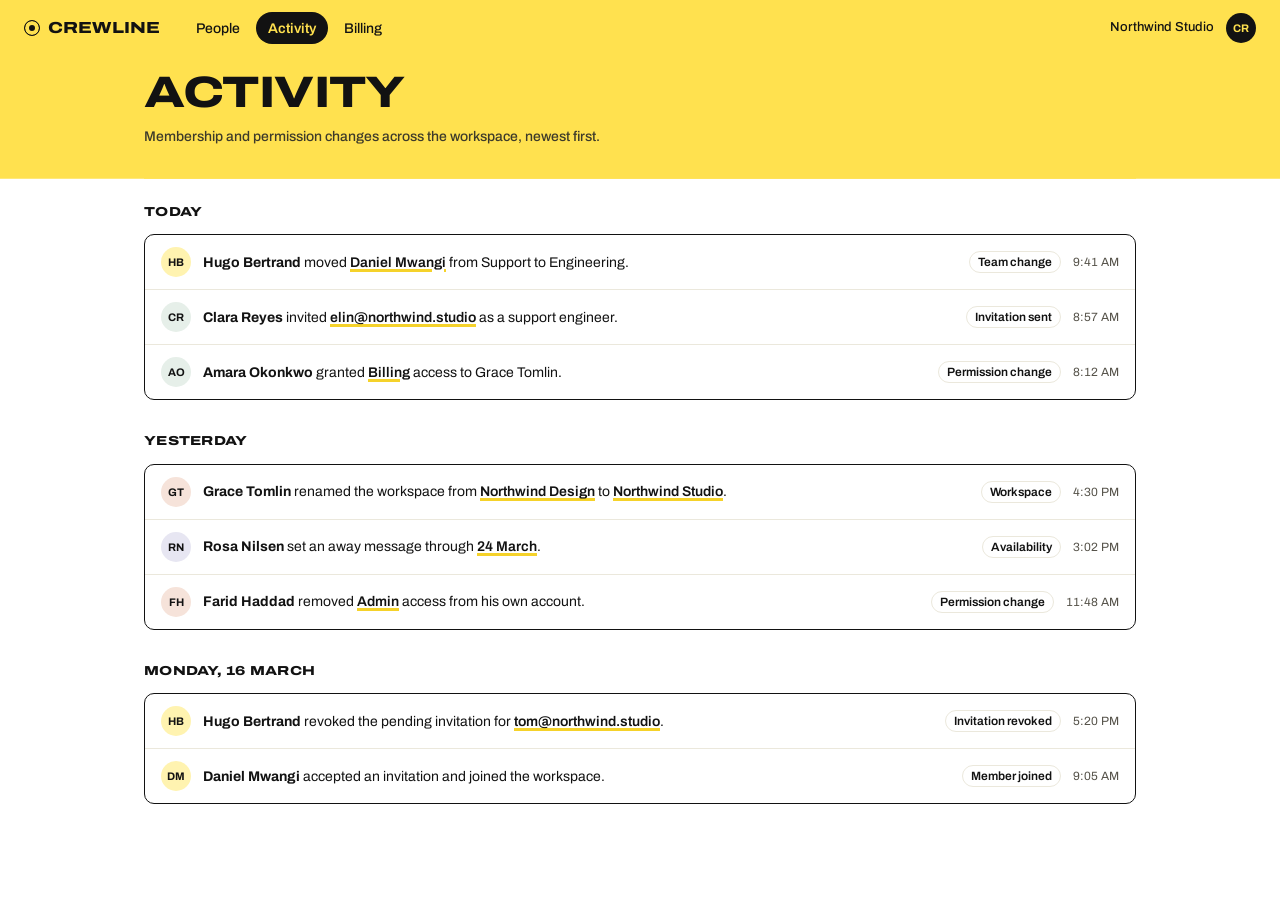
==== commit 1fedc733: "Merge 5dbd4b4a88f22361cb6b03867937354f4851fef5 into c1d14ba15731a9c9aaf9c8aef97d52860e6505d8" ====
--- a/site/activity.html
+++ b/site/activity.html
@@ -15,6 +15,7 @@
     <nav class="nav" aria-label="Primary">
       <a href="index.html">People</a>
       <a href="activity.html" aria-current="page">Activity</a>
+      <a href="billing.html">Billing</a>
     </nav>
     <span class="workspace"><span class="workspace-name">Northwind Studio</span><span class="avatar me" role="img" aria-label="Signed in as Clara Reyes">CR</span></span>
   </header>
--- a/site/styles.css
+++ b/site/styles.css
@@ -15,7 +15,7 @@
 :root {
   --field: #ffe14f;
   --field-deep: #f5d22a;
-  --ground: #fffef8;
+  --ground: #ffffff;
   --surface: #ffffff;
   --ink: #121212;
   --ink-2: #555249;
@@ -532,3 +532,51 @@
   .modal { width: 100%; max-width: none; margin: auto 0 0; border-width: 1.5px 0 0; border-radius: 20px 20px 0 0; }
   .modal-foot .btn { flex: 1; height: 46px; }
 }
+
+/* --- Billing ------------------------------------------------------------ */
+
+.plan-card {
+  background: var(--surface);
+  border: 1px solid var(--line);
+  border-radius: var(--radius);
+  padding: var(--space-lg);
+  max-width: 560px;
+}
+
+.plan-card h2 { margin: 0 0 var(--space-xs); }
+
+.plan-head {
+  display: flex;
+  justify-content: space-between;
+  align-items: flex-start;
+  gap: var(--space-md);
+}
+
+.plan-name {
+  font-size: 18px;
+  font-weight: 600;
+  margin: 0;
+}
+
+.plan-notice {
+  background: var(--notice-soft);
+  color: var(--notice);
+  border-radius: var(--radius);
+  padding: var(--space-sm) var(--space-md);
+  margin: var(--space-md) 0;
+}
+
+.plan-notice[hidden] { display: none; }
+
+.plan-facts {
+  display: grid;
+  gap: var(--space-sm);
+  margin: var(--space-md) 0;
+}
+
+.plan-facts div { display: flex; justify-content: space-between; gap: var(--space-md); }
+.plan-facts dt { color: var(--ink-soft); }
+.plan-facts dd { margin: 0; }
+
+.plan-actions { margin-top: var(--space-md); }
+.plan-actions .btn { display: inline-block; text-decoration: none; }
